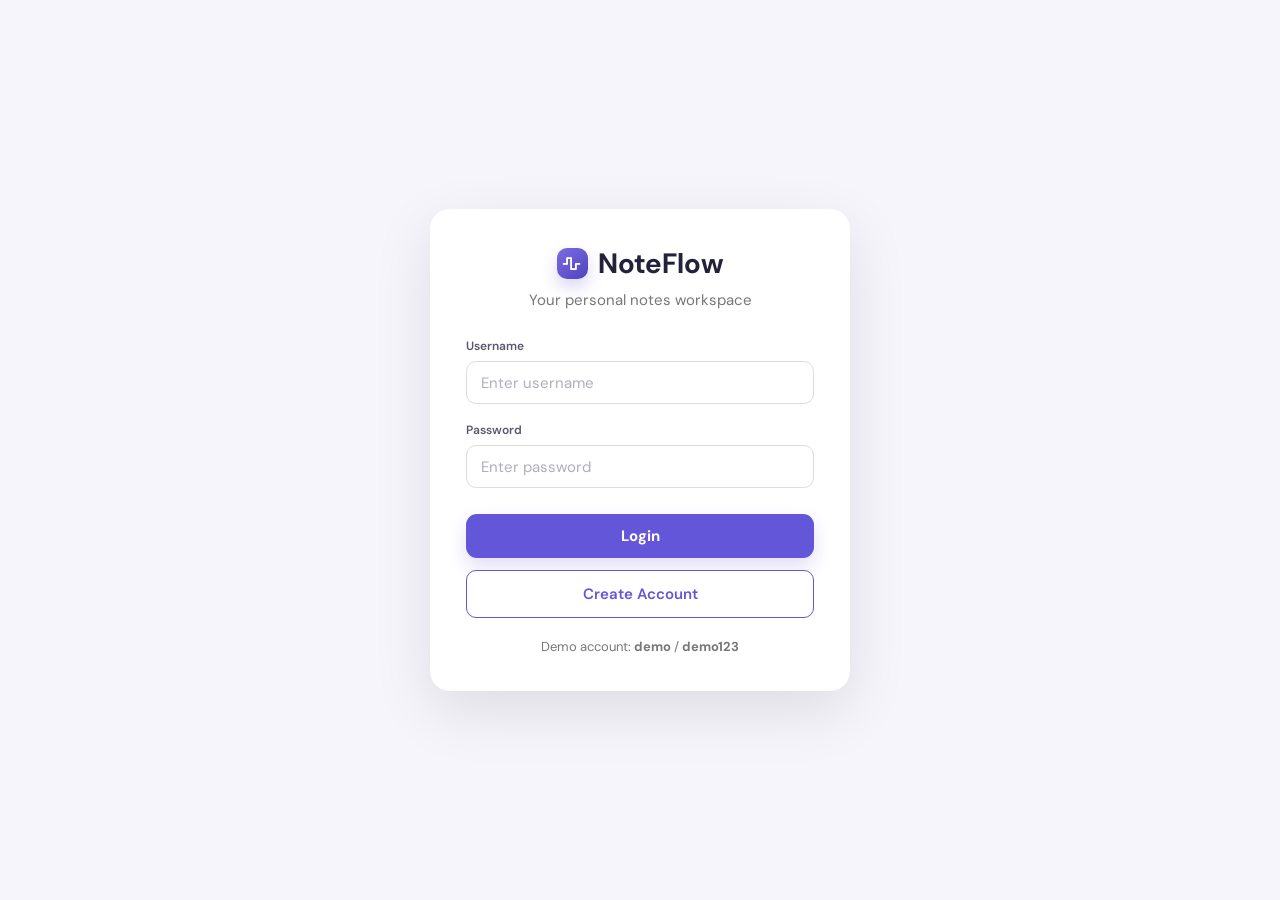
==== frontend/index.html @ 120e2da4 "Initial NoteFlow project" ====
<!DOCTYPE html>
<html lang="en">
<head>
  <meta charset="UTF-8">
  <meta name="viewport" content="width=device-width, initial-scale=1.0">
  <meta name="description" content="NoteFlow is a professional notes management application.">
  <meta name="theme-color" content="#6456d8">
  <meta name="apple-mobile-web-app-capable" content="yes">
  <meta name="apple-mobile-web-app-status-bar-style" content="default">
  <meta name="apple-mobile-web-app-title" content="NoteFlow">
  <title>NoteFlow — Professional notes</title>
  <link rel="manifest" href="manifest.webmanifest">
  <link rel="icon" href="icons/noteflow.svg" type="image/svg+xml">
  <link rel="apple-touch-icon" href="icons/noteflow.svg">
  <link rel="preconnect" href="https://fonts.googleapis.com">
  <link rel="preconnect" href="https://fonts.gstatic.com" crossorigin>
  <link href="https://fonts.googleapis.com/css2?family=DM+Sans:wght@400;500;600;700&family=Plus+Jakarta+Sans:wght@500;600;700;800&display=swap" rel="stylesheet">
  <link rel="stylesheet" href="https://cdnjs.cloudflare.com/ajax/libs/font-awesome/6.7.2/css/all.min.css" referrerpolicy="no-referrer">
  <link rel="stylesheet" href="css/style.css">
</head>
<body>
    <div id="auth-screen" class="auth-screen">
    <div class="auth-card">
      <div class="auth-logo">
        <span class="brand-mark"><i class="fa-solid fa-wave-square"></i></span>
        <h1>NoteFlow</h1>
      </div>

      <p class="auth-subtitle">Your personal notes workspace</p>

      <form id="login-form">
        <div class="form-group">
          <label for="login-username">Username</label>
          <input
            id="login-username"
            type="text"
            placeholder="Enter username"
            required
          >
        </div>

        <div class="form-group">
          <label for="login-password">Password</label>
          <input
            id="login-password"
            type="password"
            placeholder="Enter password"
            required
          >
        </div>

        <p id="login-error" class="field-error"></p>

        <button type="submit" class="new-note-button auth-button">
          Login
        </button>

        <button type="button" id="show-register-button" class="auth-secondary-button">
        Create Account
        </button>
        
      </form>

      <p class="auth-demo">
        Demo account: <strong>demo</strong> / <strong>demo123</strong>
      </p>
      
    </div>
  </div>
    <div id="register-screen" class="auth-screen" hidden>
    <div class="auth-card">
      <div class="auth-logo">
        <span class="brand-mark">
          <i class="fa-solid fa-wave-square"></i>
        </span>
        <h1>NoteFlow</h1>
      </div>

      <p class="auth-subtitle">Create your NoteFlow account</p>

      <form id="register-form">
        <div class="form-group">
          <label for="register-username">Username</label>
          <input
            id="register-username"
            type="text"
            placeholder="Choose a username"
            required
          >
        </div>

        <div class="form-group">
          <label for="register-password">Password</label>
          <input
            id="register-password"
            type="password"
            placeholder="Choose a password"
            required
          >
        </div>

        <p id="register-error" class="field-error"></p>

        <button type="submit" class="new-note-button auth-button">
          Create Account
        </button>

        <button
          type="button"
          id="back-to-login-button"
          class="auth-secondary-button"
        >
          Back to Login
        </button>
      </form>
    </div>
  </div>
  <div class="app-shell">
    <aside class="sidebar" id="sidebar" aria-label="Note filters">
      <div class="brand-row">
        <a class="brand" href="#" aria-label="NoteFlow home"><span class="brand-mark"><i class="fa-solid fa-wave-square"></i></span><span>NoteFlow</span></a>
        <button class="icon-button close-nav" id="close-nav" aria-label="Close navigation"><i class="fa-solid fa-xmark"></i></button>
      </div>
      <p class="tagline">Organize your thoughts.<br>Stay productive.</p>

      <nav class="nav-list">
        <p class="nav-heading">Workspace</p>
        <button class="nav-item is-active" data-filter="all"><i class="fa-regular fa-note-sticky"></i><span>All Notes</span><span class="filter-count" id="all-count">0</span></button>
        <button class="nav-item" data-filter="pinned"><i class="fa-solid fa-thumbtack"></i><span>Pinned</span><span class="filter-count" id="pinned-count">0</span></button>
        <p class="nav-heading collection-heading">Collections</p>
        <button class="nav-item" data-filter="College"><i class="fa-solid fa-graduation-cap"></i><span>College</span></button>
        <button class="nav-item" data-filter="Personal"><i class="fa-regular fa-user"></i><span>Personal</span></button>
        <button class="nav-item" data-filter="Projects"><i class="fa-solid fa-layer-group"></i><span>Projects</span></button>
        <button class="nav-item" data-filter="Ideas"><i class="fa-regular fa-lightbulb"></i><span>Ideas</span></button>
        <button class="nav-item" data-filter="checklist"><i class="fa-solid fa-list-check"></i><span>Checklist</span></button>
      </nav>

      <div class="sidebar-bottom">
        <button class="nav-item" id="theme-toggle">
  <i class="fa-solid fa-moon"></i>
  <span>Dark Mode</span>
</button>
        <button class="nav-item" id="logout-button">
  <i class="fa-solid fa-right-from-bracket"></i>
  <span>Logout</span>
</button>
        <div class="profile-card"><span class="avatar">NF</span><span><strong>Your workspace</strong><small>Notes, in flow</small></span></div>
      </div>
    </aside>
    <div class="nav-overlay" id="nav-overlay"></div>

    <main class="content">
      <header class="topbar">
        <button class="icon-button mobile-menu" id="open-nav" aria-label="Open navigation"><i class="fa-solid fa-bars"></i></button>
        <div class="greeting"><p id="greeting-time">Good day <span aria-hidden="true">👋</span></p><h1 id="page-title">Your notes</h1><span>Capture your ideas and stay organized.</span></div>
        <div class="topbar-actions">
          <button class="secondary-button install-button" id="install-button" type="button" hidden><i class="fa-solid fa-download"></i><span>Install app</span></button>
          <button class="new-note-button" id="new-note-button"><i class="fa-solid fa-plus"></i><span>New note</span></button>
        </div>
      </header>

      <section class="toolbar" aria-label="Search and view controls">
        <div class="search-box"><i class="fa-solid fa-magnifying-glass"></i><input id="search-input" type="search" placeholder="Search notes by title or content..." autocomplete="off" aria-label="Search notes"><button id="clear-search" class="clear-search" aria-label="Clear search" hidden><i class="fa-solid fa-xmark"></i></button></div>
        <div class="view-label" id="result-summary">All notes</div>
      </section>

      <section class="stat-grid" aria-label="Note statistics">
        <article class="stat-card"><span class="stat-icon lavender"><i class="fa-regular fa-note-sticky"></i></span><div><span class="stat-label">Total notes</span><strong id="stat-total">0</strong></div></article>
        <article class="stat-card"><span class="stat-icon peach"><i class="fa-solid fa-thumbtack"></i></span><div><span class="stat-label">Pinned notes</span><strong id="stat-pinned">0</strong></div></article>
        <article class="stat-card"><span class="stat-icon mint"><i class="fa-solid fa-list-check"></i></span><div><span class="stat-label">Checklist notes</span><strong id="stat-checklist">0</strong></div></article>
      </section>

      <section class="notes-section">
        <div class="section-heading"><div><h2 id="notes-heading">All notes</h2><p id="notes-subheading">Your most recently updated thoughts.</p></div><button class="text-button" id="refresh-button" aria-label="Refresh notes"><i class="fa-solid fa-rotate-right"></i> Refresh</button></div>
        <div id="loading-state" class="state-panel loading-state"><span class="spinner"></span><span>Loading your notes…</span></div>
        <div id="error-state" class="state-panel error-state" hidden><span class="state-illustration"><i class="fa-solid fa-plug-circle-xmark"></i></span><h3>Couldn’t reach NoteFlow</h3><p>Check your connection, then try again. If you are running locally, start the NoteFlow server first.</p><button class="secondary-button" id="retry-button">Try again</button></div>
        <div id="empty-state" class="state-panel empty-state" hidden><span class="state-illustration"><i class="fa-regular fa-note-sticky"></i></span><h3 id="empty-title">No notes yet</h3><p id="empty-copy">Start with an idea, a plan, or a checklist.</p><button class="new-note-button small" id="empty-create-button"><i class="fa-solid fa-plus"></i> Create your first note</button></div>
        <div id="notes-grid" class="notes-grid" aria-live="polite"></div>
      </section>
    </main>
  </div>

  <div class="modal-backdrop" id="note-modal" role="dialog" aria-modal="true" aria-labelledby="modal-title" hidden>
    <div class="modal note-modal-card">
      <div class="modal-header"><div><span class="eyebrow" id="modal-eyebrow">CREATE</span><h2 id="modal-title">New note</h2></div><button class="icon-button" data-close-modal aria-label="Close"><i class="fa-solid fa-xmark"></i></button></div>
      <form id="note-form" novalidate>
        <input type="hidden" id="note-id">
        <div class="form-group"><label for="note-title">Title <span class="required">*</span></label><input id="note-title" maxlength="200" type="text" placeholder="Give your note a clear title" required autofocus><span class="field-error" id="title-error"></span></div>
        <div class="form-row"><div class="form-group"><label for="note-category">Category <span class="required">*</span></label><select id="note-category" required><option value="">Choose a category</option><option>College</option><option>Personal</option><option>Projects</option><option>Ideas</option></select><span class="field-error" id="category-error"></span></div><div class="form-group"><label for="note-type">Note type</label><select id="note-type"><option value="TEXT">Text note</option><option value="CHECKLIST">Checklist</option></select></div></div>
        <div class="form-group" id="content-field"><label for="note-content">Content</label><textarea id="note-content" rows="6" placeholder="Write anything that helps you move forward…"></textarea></div>
        <div class="checklist-editor" id="checklist-editor" hidden><div class="checklist-label-row"><label>Checklist items <span class="required">*</span></label><button type="button" class="text-button add-checklist-button" id="add-checklist-item"><i class="fa-solid fa-plus"></i> Add item</button></div><div id="checklist-items" class="checklist-items"></div><span class="field-error" id="checklist-error"></span></div>
        <label class="pin-toggle"><input id="note-pinned" type="checkbox"><span class="toggle-track"></span><span><strong>Pin this note</strong><small>Keep it at the top of your workspace.</small></span></label>
        <div class="modal-footer"><button type="button" class="secondary-button" data-close-modal>Cancel</button><button type="submit" class="new-note-button" id="save-note-button"><i class="fa-solid fa-check"></i><span>Save note</span></button></div>
      </form>
    </div>
  </div>

  <div class="modal-backdrop" id="view-modal" role="dialog" aria-modal="true" aria-labelledby="view-title" hidden>
    <article class="modal view-modal-card"><div class="modal-header"><div><span class="eyebrow" id="view-category">PERSONAL</span><h2 id="view-title">Note</h2></div><div class="modal-header-actions"><button class="icon-button" id="view-edit-button" aria-label="Edit note"><i class="fa-solid fa-pen"></i></button><button class="icon-button" data-close-modal aria-label="Close"><i class="fa-solid fa-xmark"></i></button></div></div><div id="view-body" class="view-body"></div><div class="view-meta" id="view-meta"></div></article>
  </div>

  <div class="modal-backdrop confirm-backdrop" id="delete-modal" role="alertdialog" aria-modal="true" aria-labelledby="delete-title" hidden>
    <div class="modal confirm-card"><span class="danger-icon"><i class="fa-regular fa-trash-can"></i></span><h2 id="delete-title">Delete this note?</h2><p>This action cannot be undone. The note will be permanently removed from your workspace.</p><div class="modal-footer centered"><button class="secondary-button" data-close-modal>Cancel</button><button class="danger-button" id="confirm-delete-button"><i class="fa-regular fa-trash-can"></i> Delete note</button></div></div>
  </div>

  <div class="toast-region" id="toast-region" aria-live="polite" aria-atomic="true"></div>
  <script src="js/app.js"></script>
</body>
</html>
---- frontend/css/style.css ----
:root {
  --ink: #23223a;
  --muted: #77758d;
  --canvas: #f8f8fc;
  --surface: #ffffff;
  --line: #ececf3;
  --primary: #6456d8;
  --primary-dark: #5043be;
  --primary-pale: #eeecff;
  --danger: #df5269;
  --danger-pale: #fff0f3;
  --shadow: 0 18px 45px rgba(37, 33, 75, .08);
  --radius: 18px;
}

* { box-sizing: border-box; }
html { min-height: 100%; background: var(--canvas); }
body { margin: 0; min-height: 100vh; color: var(--ink); background: var(--canvas); font-family: "DM Sans", sans-serif; font-size: 15px; }
button, input, textarea, select { font: inherit; }
button { cursor: pointer; }
button:focus-visible, input:focus-visible, textarea:focus-visible, select:focus-visible { outline: 3px solid rgba(100, 86, 216, .22); outline-offset: 2px; }
button:disabled { cursor: not-allowed; opacity: .65; }
[hidden] { display: none !important; }

.app-shell { min-height: 100vh; display: flex; }
.sidebar { width: 254px; min-height: 100vh; flex: 0 0 254px; padding: 30px 16px 18px; display: flex; flex-direction: column; background: #fff; border-right: 1px solid var(--line); position: sticky; top: 0; height: 100vh; z-index: 20; }
.brand-row { display: flex; align-items: center; justify-content: space-between; padding: 0 8px; }
.brand { display: inline-flex; align-items: center; gap: 10px; color: #292742; text-decoration: none; font: 800 21px "Plus Jakarta Sans", sans-serif; letter-spacing: -.7px; }
.brand-mark { width: 31px; height: 31px; display: grid; place-items: center; color: #fff; background: linear-gradient(140deg, #7a6ce4, #5143bd); border-radius: 10px; box-shadow: 0 8px 16px rgba(100, 86, 216, .24); font-size: 14px; }
.tagline { color: #9492a4; font-size: 12px; line-height: 1.55; margin: 18px 8px 34px; }
.nav-list { display: flex; flex-direction: column; gap: 3px; }
.nav-heading { margin: 0 10px 9px; color: #aaa8b8; font-size: 10px; font-weight: 700; letter-spacing: 1.25px; text-transform: uppercase; }
.collection-heading { margin-top: 24px; }
.nav-item { width: 100%; min-height: 42px; display: flex; align-items: center; gap: 12px; padding: 0 11px; border: 0; border-radius: 10px; color: #717084; background: transparent; text-align: left; transition: color .2s ease, background .2s ease, transform .2s ease; }
.nav-item > i { width: 17px; color: #a5a2b6; text-align: center; font-size: 14px; transition: color .2s ease; }
.nav-item > span:nth-child(2) { flex: 1; }
.nav-item:hover { color: #4e4b66; background: #f7f6fc; }
.nav-item:hover > i { color: var(--primary); }
.nav-item.is-active { color: var(--primary); font-weight: 700; background: var(--primary-pale); }
.nav-item.is-active > i { color: var(--primary); }
.filter-count { min-width: 21px; padding: 2px 5px; color: #8b889d; border-radius: 6px; background: #f1f0f6; font-size: 11px; font-weight: 700; text-align: center; }
.is-active .filter-count { color: var(--primary); background: #ddd9ff; }
.sidebar-bottom { margin-top: auto; padding-top: 20px; }
.profile-card { display: flex; align-items: center; gap: 10px; margin: 18px 4px 2px; padding: 12px; border: 1px solid #f0eff6; border-radius: 13px; background: #fbfaff; }
.avatar { width: 30px; height: 30px; display: grid; flex: 0 0 auto; place-items: center; color: var(--primary); background: #e4e0ff; border-radius: 9px; font-size: 10px; font-weight: 800; }
.profile-card strong, .profile-card small { display: block; }
.profile-card strong { color: #5e5b73; font-size: 11px; }
.profile-card small { margin-top: 2px; color: #a09dae; font-size: 10px; }
.close-nav, .mobile-menu { display: none !important; }

.content { width: min(100%, 1550px); flex: 1; padding: 45px 52px 68px; margin: 0 auto; overflow: hidden; }
.topbar { display: flex; align-items: center; justify-content: space-between; gap: 22px; }.topbar-actions { display: flex; align-items: center; gap: 10px; }.install-button { display: inline-flex; align-items: center; gap: 7px; }
.greeting p { margin: 0 0 4px; color: var(--primary); font-size: 13px; font-weight: 700; }
.greeting h1 { margin: 0; color: #29273e; font: 800 28px/1.25 "Plus Jakarta Sans", sans-serif; letter-spacing: -1.15px; }
.greeting span { display: inline-block; margin-top: 7px; color: var(--muted); font-size: 13px; }
.new-note-button, .danger-button { border: 0; display: inline-flex; align-items: center; justify-content: center; gap: 9px; min-height: 44px; padding: 0 17px; color: #fff; background: var(--primary); border-radius: 11px; font-weight: 700; box-shadow: 0 8px 18px rgba(100, 86, 216, .2); transition: transform .2s ease, background .2s ease, box-shadow .2s ease; }
.new-note-button:hover { background: var(--primary-dark); box-shadow: 0 12px 23px rgba(80, 67, 190, .27); transform: translateY(-2px); }
.new-note-button.small { min-height: 40px; font-size: 13px; }
.new-note-button i { font-size: 12px; }
.toolbar { display: flex; align-items: center; gap: 20px; margin: 36px 0 25px; }
.search-box { height: 47px; width: min(590px, 100%); display: flex; align-items: center; gap: 12px; padding: 0 14px; background: var(--surface); border: 1px solid #e8e7ef; border-radius: 13px; box-shadow: 0 4px 12px rgba(44, 40, 78, .025); transition: border .2s, box-shadow .2s; }
.search-box:focus-within { border-color: #b8b0f4; box-shadow: 0 0 0 4px rgba(100, 86, 216, .08); }
.search-box > i { color: #aba9b7; font-size: 14px; }
.search-box input { width: 100%; min-width: 0; color: var(--ink); border: 0; outline: 0; background: transparent; }
.search-box input::placeholder { color: #aaa8b7; }
.clear-search { width: 25px; height: 25px; padding: 0; border: 0; border-radius: 7px; color: #858294; background: #f4f3f8; }
.clear-search:hover { color: var(--primary); background: var(--primary-pale); }
.view-label { margin-left: auto; color: #9290a1; font-size: 12px; white-space: nowrap; }

.stat-grid { display: grid; grid-template-columns: repeat(3, minmax(0, 1fr)); gap: 17px; }
.stat-card { min-height: 101px; display: flex; align-items: center; gap: 14px; padding: 19px; background: var(--surface); border: 1px solid #edecf2; border-radius: 15px; box-shadow: 0 5px 14px rgba(37, 33, 75, .025); }
.stat-icon { width: 43px; height: 43px; display: grid; flex: 0 0 auto; place-items: center; border-radius: 13px; font-size: 16px; }
.lavender { color: #6857d7; background: #eceaff; }.peach { color: #df7d51; background: #fff0e8; }.mint { color: #329d83; background: #e8fbf5; }
.stat-label { display: block; color: #9693a3; font-size: 12px; }
.stat-card strong { display: block; margin-top: 3px; color: #36344a; font: 700 24px "Plus Jakarta Sans", sans-serif; letter-spacing: -1px; }
.notes-section { margin-top: 43px; }
.section-heading { display: flex; align-items: center; justify-content: space-between; gap: 20px; margin-bottom: 19px; }
.section-heading h2 { margin: 0; color: #302e45; font: 800 18px "Plus Jakarta Sans", sans-serif; letter-spacing: -.55px; }
.section-heading p { margin: 5px 0 0; color: #9693a3; font-size: 12px; }
.text-button { display: inline-flex; align-items: center; gap: 6px; padding: 5px; color: var(--primary); border: 0; background: transparent; font-size: 12px; font-weight: 700; }
.text-button:hover { color: var(--primary-dark); }

.notes-grid { display: grid; grid-template-columns: repeat(auto-fill, minmax(250px, 1fr)); gap: 18px; }
.note-card { min-height: 235px; display: flex; flex-direction: column; padding: 20px; background: var(--surface); border: 1px solid #eeedf3; border-radius: var(--radius); box-shadow: 0 5px 15px rgba(37, 33, 75, .025); transition: transform .22s ease, box-shadow .22s ease, border-color .22s ease; animation: card-in .3s ease both; }
.note-card:hover { z-index: 1; border-color: rgba(100, 86, 216, .19); box-shadow: var(--shadow); transform: translateY(-5px); }
.card-top { display: flex; align-items: flex-start; justify-content: space-between; gap: 10px; }
.card-badges { display: flex; align-items: center; flex-wrap: wrap; gap: 7px; }
.category-badge, .type-badge { display: inline-flex; align-items: center; min-height: 23px; padding: 0 8px; border-radius: 7px; font-size: 10px; font-weight: 700; }
.category-badge { color: #5a4cc3; background: #f0eeff; }.category-College { color: #3779ad; background: #e9f5ff; }.category-Personal { color: #ad5d78; background: #fff0f5; }.category-Projects { color: #d17a42; background: #fff2e7; }.category-Ideas { color: #469179; background: #e8faf3; }
.type-badge { gap: 4px; color: #888597; background: #f5f4f8; }
.card-pin { width: 30px; height: 30px; display: grid; flex: 0 0 auto; place-items: center; padding: 0; color: #b5b2c1; border: 0; border-radius: 9px; background: transparent; transition: background .2s, color .2s, transform .2s; }
.card-pin:hover { color: #d38058; background: #fff2e9; transform: rotate(-9deg); }
.card-pin.is-pinned { color: #dd8055; background: #fff3ea; }
.note-card h3 { display: -webkit-box; overflow: hidden; margin: 16px 0 9px; color: #343248; font: 700 16px/1.42 "Plus Jakarta Sans", sans-serif; letter-spacing: -.35px; -webkit-box-orient: vertical; -webkit-line-clamp: 2; }
.content-preview { display: -webkit-box; overflow: hidden; min-height: 41px; margin: 0; color: #848191; font-size: 12.5px; line-height: 1.65; -webkit-box-orient: vertical; -webkit-line-clamp: 2; }
.checklist-preview { display: flex; flex-direction: column; gap: 5px; min-height: 41px; margin-top: 1px; }
.checklist-preview-item { overflow: hidden; display: flex; align-items: center; gap: 7px; color: #858291; font-size: 11.5px; white-space: nowrap; text-overflow: ellipsis; }
.checklist-preview-item i { color: #a9a5b6; font-size: 12px; }.checklist-preview-item.complete { color: #b3afbc; text-decoration: line-through; }.checklist-preview-item.complete i { color: #55aa92; }
.card-footer { display: flex; align-items: center; justify-content: space-between; gap: 8px; margin-top: auto; padding-top: 18px; border-top: 1px solid #f2f1f5; }
.date-label { color: #a29fad; font-size: 10.5px; }
.card-actions { display: flex; gap: 2px; }
.card-action { width: 26px; height: 26px; display: grid; place-items: center; padding: 0; color: #9d9aa9; border: 0; border-radius: 7px; background: transparent; font-size: 11px; transition: color .2s, background .2s; }
.card-action:hover { color: var(--primary); background: var(--primary-pale); }.card-action.delete:hover { color: var(--danger); background: var(--danger-pale); }

.state-panel { min-height: 285px; display: flex; flex-direction: column; align-items: center; justify-content: center; padding: 34px; color: #858291; text-align: center; background: rgba(255, 255, 255, .65); border: 1px dashed #dfdde8; border-radius: var(--radius); }
.state-panel h3 { margin: 14px 0 7px; color: #4c4961; font: 700 16px "Plus Jakarta Sans", sans-serif; }.state-panel p { max-width: 320px; margin: 0 0 17px; font-size: 12.5px; line-height: 1.65; }.state-panel code { color: var(--primary); font-size: .9em; }
.state-illustration { width: 54px; height: 54px; display: grid; place-items: center; color: var(--primary); background: var(--primary-pale); border-radius: 17px; font-size: 22px; }.error-state .state-illustration { color: var(--danger); background: var(--danger-pale); }
.loading-state { flex-direction: row; gap: 11px; min-height: 220px; color: #898697; font-size: 13px; }.spinner { width: 21px; height: 21px; border: 3px solid #e8e5fa; border-top-color: var(--primary); border-radius: 50%; animation: spin .85s linear infinite; }
.secondary-button { min-height: 39px; padding: 0 14px; color: #666378; border: 1px solid #e5e3ec; border-radius: 10px; background: #fff; font-size: 12px; font-weight: 700; transition: color .2s, border-color .2s, background .2s; }.secondary-button:hover { color: var(--primary); border-color: #cfc9f4; background: #faf9ff; }

.modal-backdrop { position: fixed; inset: 0; z-index: 100; display: flex; align-items: center; justify-content: center; padding: 20px; background: rgba(31, 28, 52, .42); backdrop-filter: blur(4px); animation: fade-in .18s ease; }
.modal { width: min(100%, 560px); max-height: calc(100vh - 40px); overflow: auto; padding: 26px; background: #fff; border: 1px solid rgba(255,255,255,.8); border-radius: 20px; box-shadow: 0 24px 70px rgba(20, 16, 49, .27); animation: modal-in .22s ease both; }
.note-modal-card { width: min(100%, 605px); }.view-modal-card { width: min(100%, 620px); }.modal-header { display: flex; align-items: flex-start; justify-content: space-between; gap: 20px; margin-bottom: 24px; }.modal-header h2 { margin: 3px 0 0; color: #312f46; font: 800 21px "Plus Jakarta Sans", sans-serif; letter-spacing: -.75px; }.modal-header-actions { display: flex; gap: 4px; }.eyebrow { color: var(--primary); font-size: 10px; font-weight: 800; letter-spacing: 1.25px; }.icon-button { width: 34px; height: 34px; display: grid; place-items: center; padding: 0; color: #888597; border: 0; border-radius: 10px; background: #f7f6fa; transition: color .2s, background .2s, transform .2s; }.icon-button:hover { color: var(--primary); background: var(--primary-pale); transform: translateY(-1px); }
.form-group { display: flex; flex-direction: column; margin-bottom: 17px; }.form-row { display: grid; grid-template-columns: 1fr 1fr; gap: 14px; }.form-group label, .checklist-label-row label { margin-bottom: 7px; color: #59576c; font-size: 12px; font-weight: 700; }.required { color: var(--danger); } .form-group input, .form-group textarea, .form-group select { width: 100%; color: #3f3d53; border: 1px solid #e4e2ea; border-radius: 10px; background: #fff; outline: none; transition: border .2s, box-shadow .2s; }.form-group input, .form-group select { height: 43px; padding: 0 12px; }.form-group textarea { min-height: 115px; padding: 12px; resize: vertical; line-height: 1.55; }.form-group input::placeholder, .form-group textarea::placeholder { color: #b1aebc; }.form-group select { cursor: pointer; }.form-group input:focus, .form-group textarea:focus, .form-group select:focus { border-color: #afa7eb; box-shadow: 0 0 0 3px rgba(100, 86, 216, .09); }.field-error { min-height: 0; margin-top: 5px; color: var(--danger); font-size: 11px; }
.checklist-editor { padding: 14px; margin: 0 0 17px; background: #fafaff; border: 1px solid #e9e7f8; border-radius: 12px; }.checklist-label-row { display: flex; align-items: center; justify-content: space-between; margin-bottom: 9px; }.checklist-label-row label { margin-bottom: 0; }.add-checklist-button { padding: 0; }.checklist-items { display: flex; flex-direction: column; gap: 8px; }.checklist-item-input { display: flex; align-items: center; gap: 8px; }.checklist-item-input input.checklist-text { height: 37px; flex: 1; min-width: 0; padding: 0 10px; color: #49465c; border: 1px solid #e7e5ee; border-radius: 8px; background: #fff; outline: 0; }.checklist-item-input input.checklist-text:focus { border-color: #afa7eb; }.editor-check { width: 21px; height: 21px; display: grid; flex: 0 0 auto; place-items: center; padding: 0; color: transparent; border: 1.5px solid #c4c0cf; border-radius: 7px; background: #fff; font-size: 10px; transition: background .2s, border-color .2s, color .2s; }.editor-check.is-checked { color: #fff; border-color: #5cae96; background: #5cae96; }.remove-item-button { width: 31px; height: 31px; padding: 0; color: #a6a2b1; border: 0; border-radius: 7px; background: transparent; }.remove-item-button:hover { color: var(--danger); background: var(--danger-pale); }
.pin-toggle { display: flex; align-items: center; gap: 10px; padding: 12px 13px; margin-top: 3px; border: 1px solid #e9e7f1; border-radius: 11px; cursor: pointer; }.pin-toggle input { position: absolute; opacity: 0; pointer-events: none; }.toggle-track { position: relative; width: 32px; height: 19px; flex: 0 0 auto; border-radius: 12px; background: #d8d6e0; transition: background .2s; }.toggle-track::after { position: absolute; top: 3px; left: 3px; width: 13px; height: 13px; content: ""; border-radius: 50%; background: #fff; box-shadow: 0 1px 3px rgba(0,0,0,.18); transition: transform .2s; }.pin-toggle input:checked + .toggle-track { background: var(--primary); }.pin-toggle input:checked + .toggle-track::after { transform: translateX(13px); }.pin-toggle strong, .pin-toggle small { display: block; }.pin-toggle strong { color: #615e71; font-size: 12px; }.pin-toggle small { margin-top: 2px; color: #9d9aa9; font-size: 10.5px; }.modal-footer { display: flex; align-items: center; justify-content: flex-end; gap: 10px; margin-top: 23px; }.modal-footer.centered { justify-content: center; }.modal-footer .new-note-button { min-height: 40px; }

.view-body { color: #5e5b6f; font-size: 14px; line-height: 1.75; white-space: pre-wrap; }.view-body.empty-content { color: #aaa7b5; font-style: italic; }.view-checklist { display: flex; flex-direction: column; gap: 10px; }.view-check-item { width: 100%; display: flex; align-items: center; gap: 11px; padding: 11px; color: #585569; border: 1px solid #eeeaf7; border-radius: 10px; background: #fbfaff; text-align: left; transition: background .2s, border .2s; }.view-check-item:hover { border-color: #d8d3f6; background: #f7f5ff; }.view-check-item .check-mark { width: 19px; height: 19px; display: grid; flex: 0 0 auto; place-items: center; color: #fff; border: 1.5px solid #c7c3d4; border-radius: 6px; font-size: 10px; }.view-check-item.is-checked { color: #a5a2ad; text-decoration: line-through; }.view-check-item.is-checked .check-mark { border-color: #5cae96; background: #5cae96; }.view-meta { display: flex; flex-wrap: wrap; gap: 7px 17px; padding-top: 17px; margin-top: 23px; color: #9b98a7; border-top: 1px solid #efedf3; font-size: 10.5px; }.view-meta i { margin-right: 4px; color: #aaa6b8; }.pinned-meta { color: #d78258; }
.confirm-card { width: min(100%, 410px); padding: 30px; text-align: center; }.confirm-card h2 { margin: 15px 0 8px; color: #3a374c; font: 800 20px "Plus Jakarta Sans", sans-serif; letter-spacing: -.65px; }.confirm-card p { max-width: 300px; margin: 0 auto; color: #868392; font-size: 12.5px; line-height: 1.65; }.danger-icon { width: 49px; height: 49px; display: grid; place-items: center; margin: 0 auto; color: var(--danger); border-radius: 15px; background: var(--danger-pale); font-size: 19px; }.danger-button { min-height: 39px; background: var(--danger); box-shadow: 0 8px 17px rgba(223, 82, 105, .17); font-size: 12px; }.danger-button:hover { background: #c94359; transform: translateY(-1px); }
.toast-region { position: fixed; right: 24px; bottom: 24px; z-index: 200; display: flex; flex-direction: column; gap: 9px; max-width: min(390px, calc(100vw - 32px)); }.toast { display: flex; align-items: center; gap: 10px; padding: 13px 14px; color: #565267; background: #fff; border: 1px solid #eceaf2; border-radius: 12px; box-shadow: 0 14px 35px rgba(31, 28, 52, .15); font-size: 12.5px; font-weight: 600; animation: toast-in .25s ease; }.toast > i { color: #45a188; font-size: 15px; }.toast.error > i { color: var(--danger); }.toast.out { animation: toast-out .22s ease forwards; }

@keyframes spin { to { transform: rotate(360deg); } }
@keyframes card-in { from { opacity: 0; transform: translateY(8px); } to { opacity: 1; transform: translateY(0); } }
@keyframes fade-in { from { opacity: 0; } to { opacity: 1; } }
@keyframes modal-in { from { opacity: 0; transform: translateY(12px) scale(.98); } to { opacity: 1; transform: translateY(0) scale(1); } }
@keyframes toast-in { from { opacity: 0; transform: translateY(8px); } to { opacity: 1; transform: translateY(0); } }
@keyframes toast-out { to { opacity: 0; transform: translateY(8px); } }

@media (max-width: 980px) { .content { padding: 37px 30px 55px; }.sidebar { width: 228px; flex-basis: 228px; }.notes-grid { grid-template-columns: repeat(2, minmax(0, 1fr)); } }
@media (max-width: 720px) { .sidebar { position: fixed; left: 0; width: 270px; height: 100dvh; transform: translateX(-101%); transition: transform .25s ease; box-shadow: 14px 0 33px rgba(35, 31, 67, .13); }.sidebar.open { transform: translateX(0); }.nav-overlay { position: fixed; inset: 0; z-index: 19; background: rgba(30, 27, 49, .32); opacity: 0; pointer-events: none; transition: opacity .25s; }.nav-overlay.visible { opacity: 1; pointer-events: auto; }.close-nav, .mobile-menu { display: grid !important; }.content { padding: 23px 18px 45px; }.topbar { align-items: flex-start; }.mobile-menu { flex: 0 0 auto; margin-top: 5px; }.greeting { flex: 1; }.greeting h1 { font-size: 23px; }.greeting span { max-width: 230px; }.new-note-button { min-height: 40px; padding: 0 12px; border-radius: 10px; font-size: 12px; }.toolbar { display: block; margin: 27px 0 20px; }.search-box { width: 100%; }.view-label { display: block; margin: 9px 2px 0; }.stat-grid { gap: 10px; }.stat-card { min-height: 86px; padding: 12px; gap: 9px; }.stat-icon { width: 35px; height: 35px; border-radius: 10px; font-size: 13px; }.stat-label { font-size: 10px; }.stat-card strong { font-size: 20px; }.notes-section { margin-top: 32px; }.section-heading { margin-bottom: 16px; }.section-heading p { display: none; }.notes-grid { grid-template-columns: 1fr; gap: 13px; }.note-card { min-height: 210px; }.modal-backdrop { align-items: flex-end; padding: 0; }.modal { max-height: min(92dvh, 800px); width: 100%; padding: 21px; border-radius: 20px 20px 0 0; }.confirm-backdrop { align-items: center; padding: 18px; }.confirm-backdrop .modal { width: 100%; border-radius: 19px; }.toast-region { right: 12px; bottom: 12px; } }
@media (max-width: 430px) { .content { padding: 18px 14px 35px; }.topbar { gap: 9px; }.greeting p { font-size: 11px; }.greeting h1 { font-size: 21px; }.greeting span { margin-top: 4px; font-size: 11px; }.new-note-button > span { display: none; }.new-note-button { width: 40px; padding: 0; }.new-note-button.small { width: auto; padding: 0 12px; }.new-note-button.small > i { display: inline; }.new-note-button.small { font-size: 12px; }.new-note-button.small > i + * { display: inline; }.stat-grid { gap: 7px; }.stat-card { padding: 9px; }.stat-icon { display: none; }.stat-card strong { font-size: 18px; }.section-heading h2 { font-size: 16px; }.form-row { grid-template-columns: 1fr; gap: 0; }.modal-footer { gap: 7px; }.modal-footer .new-note-button { width: auto; padding: 0 13px; }.modal-footer .new-note-button > span { display: inline; } }

/* =========================
   AUTH / LOGIN SCREEN
   ========================= */

.auth-screen {
  position: fixed;
  inset: 0;
  z-index: 9999;
  display: flex;
  align-items: center;
  justify-content: center;
  padding: 24px;
  background: #f6f5fb;
}

.auth-card {
  width: 100%;
  max-width: 420px;
  padding: 36px;
  background: #ffffff;
  border-radius: 20px;
  box-shadow: 0 20px 60px rgba(0, 0, 0, 0.10);
}

.auth-logo {
  display: flex;
  align-items: center;
  justify-content: center;
  gap: 10px;
  margin-bottom: 8px;
}

.auth-logo h1 {
  margin: 0;
  font-size: 28px;
}

.auth-subtitle {
  margin: 0 0 28px;
  text-align: center;
  color: #777;
}

.auth-card .form-group {
  margin-bottom: 18px;
}

.auth-card label {
  display: block;
  margin-bottom: 7px;
  font-weight: 600;
}

.auth-card input {
  width: 100%;
  box-sizing: border-box;
  padding: 13px 14px;
  border: 1px solid #ddd;
  border-radius: 10px;
  font: inherit;
  outline: none;
}

.auth-card input:focus {
  border-color: #6456d8;
}

.auth-button {
  width: 100%;
  justify-content: center;
  margin-top: 8px;
}

.auth-demo {
  margin: 20px 0 0;
  text-align: center;
  font-size: 13px;
  color: #777;
}
.auth-secondary-button {
  width: 100%;
  min-height: 42px;
  margin-top: 10px;
  border: 1px solid #e4e2ea;
  border-radius: 10px;
  background: #ffffff;
  color: #6456d8;
  font-weight: 700;
}

.auth-secondary-button:hover {
  background: #f5f3ff;
  border-color: #cfc9f4;
}
.auth-secondary-button {
  width: 100%;
  margin-top: 12px;
  padding: 13px 16px;
  border: 1px solid #ddd;
  border-radius: 10px;
  background: #fff;
  color: #333;
  font: inherit;
  font-weight: 600;
  cursor: pointer;
}

.auth-secondary-button:hover {
  background: #f5f5f5;
}
.auth-secondary-button {
  width: 100%;
  margin-top: 12px;
  padding: 13px 18px;
  border: 1px solid #6456d8;
  border-radius: 10px;
  background: #ffffff;
  color: #6456d8;
  font: inherit;
  font-weight: 600;
  cursor: pointer;
  transition: 0.2s ease;
}

.auth-secondary-button:hover {
  background: #f1efff;
}

/* Dark Theme */
body.dark-theme {
  background: #121212;
  color: #f5f5f5;
}

body.dark-theme .sidebar {
  background: #181818;
  border-color: #2a2a2a;
}

body.dark-theme .main-content {
  background: #121212;
}

body.dark-theme .note-card,
body.dark-theme .notes-container,
body.dark-theme .modal-content {
  background: #1e1e1e;
  color: #f5f5f5;
  border-color: #2d2d2d;
}

body.dark-theme input,
body.dark-theme textarea {
  background: #252525;
  color: #ffffff;
  border-color: #3a3a3a;
}

body.dark-theme input::placeholder,
body.dark-theme textarea::placeholder {
  color: #999999;
}

body.dark-theme .nav-item {
  color: #cccccc;
}

body.dark-theme .nav-item:hover {
  background: #2a2a2a;
}

body.dark-theme .profile-card {
  background: #202020;
  border-color: #2d2d2d;
}
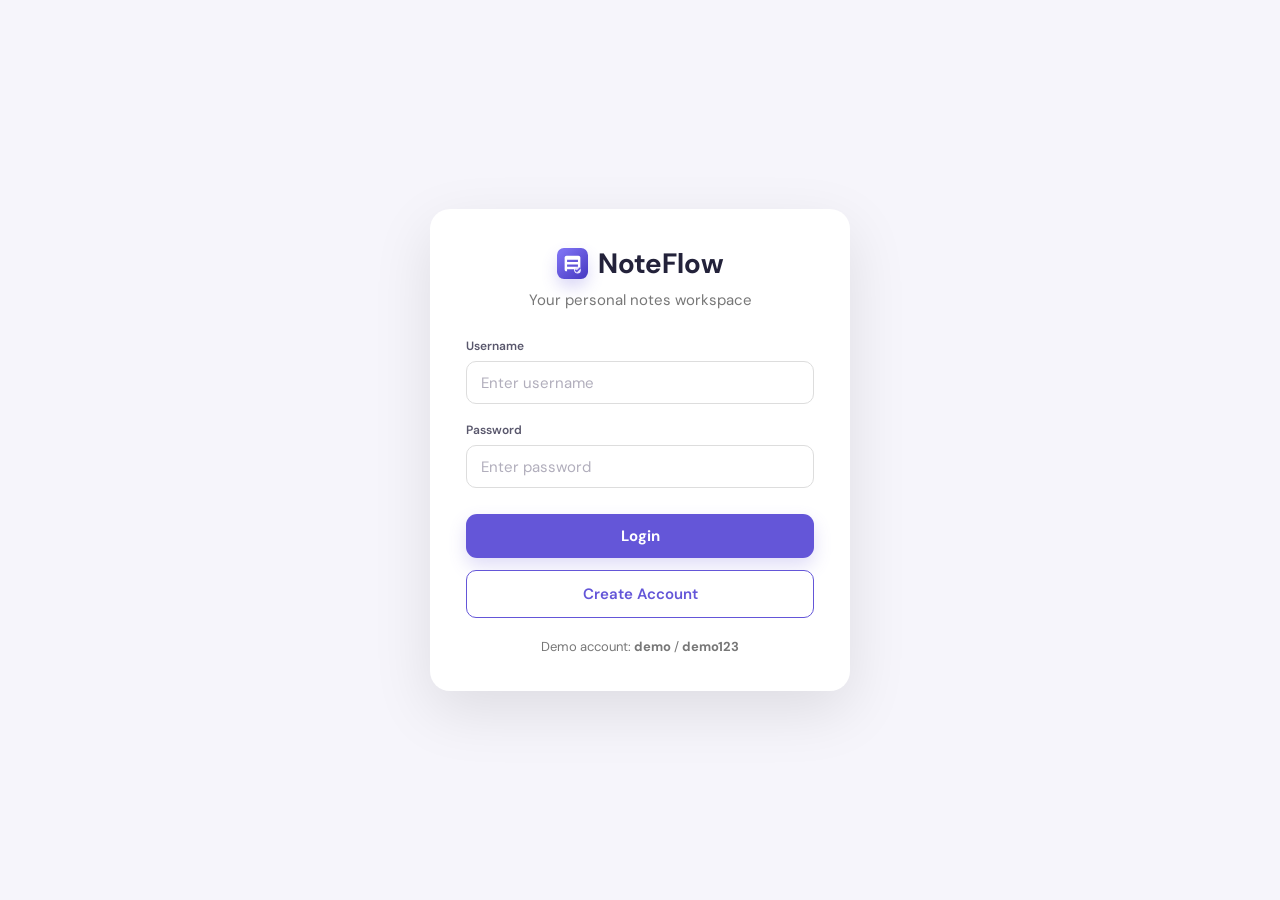
==== commit d4d0b3c9: "Replace NoteFlow logo" ====
--- a/frontend/index.html
+++ b/frontend/index.html
@@ -4,10 +4,12 @@
   <meta charset="UTF-8">
   <meta name="viewport" content="width=device-width, initial-scale=1.0">
   <meta name="description" content="NoteFlow is a professional notes management application.">
+  <meta name="google-site-verification" content="yfmxz3eMUQ2olrNe6lGSz59QcXxXGlWwgv5nj0WOFXo" />
   <meta name="theme-color" content="#6456d8">
   <meta name="apple-mobile-web-app-capable" content="yes">
   <meta name="apple-mobile-web-app-status-bar-style" content="default">
   <meta name="apple-mobile-web-app-title" content="NoteFlow">
+  <link rel="manifest" href="/manifest.json">
   <title>NoteFlow — Professional notes</title>
   <link rel="manifest" href="manifest.webmanifest">
   <link rel="icon" href="icons/noteflow.svg" type="image/svg+xml">
@@ -22,7 +24,9 @@
     <div id="auth-screen" class="auth-screen">
     <div class="auth-card">
       <div class="auth-logo">
-        <span class="brand-mark"><i class="fa-solid fa-wave-square"></i></span>
+        <span class="brand-mark">
+  <img src="icons/noteflow.svg" alt="NoteFlow">
+</span>
         <h1>NoteFlow</h1>
       </div>
 
@@ -71,7 +75,7 @@
     <div class="auth-card">
       <div class="auth-logo">
         <span class="brand-mark">
-          <i class="fa-solid fa-wave-square"></i>
+          <img src="icons/noteflow.svg" alt="NoteFlow">
         </span>
         <h1>NoteFlow</h1>
       </div>
@@ -118,7 +122,7 @@
   <div class="app-shell">
     <aside class="sidebar" id="sidebar" aria-label="Note filters">
       <div class="brand-row">
-        <a class="brand" href="#" aria-label="NoteFlow home"><span class="brand-mark"><i class="fa-solid fa-wave-square"></i></span><span>NoteFlow</span></a>
+        <a class="brand" href="#" aria-label="NoteFlow home"><span class="brand-mark"><img src="icons/noteflow.svg" alt="NoteFlow"></span><span>NoteFlow</span></a>
         <button class="icon-button close-nav" id="close-nav" aria-label="Close navigation"><i class="fa-solid fa-xmark"></i></button>
       </div>
       <p class="tagline">Organize your thoughts.<br>Stay productive.</p>
@@ -205,5 +209,12 @@
 
   <div class="toast-region" id="toast-region" aria-live="polite" aria-atomic="true"></div>
   <script src="js/app.js"></script>
+  <script>
+  if ("serviceWorker" in navigator) {
+    window.addEventListener("load", () => {
+      navigator.serviceWorker.register("/sw.js");
+    });
+  }
+</script>
 </body>
 </html>
--- a/frontend/css/style.css
+++ b/frontend/css/style.css
@@ -27,6 +27,12 @@
 .brand-row { display: flex; align-items: center; justify-content: space-between; padding: 0 8px; }
 .brand { display: inline-flex; align-items: center; gap: 10px; color: #292742; text-decoration: none; font: 800 21px "Plus Jakarta Sans", sans-serif; letter-spacing: -.7px; }
 .brand-mark { width: 31px; height: 31px; display: grid; place-items: center; color: #fff; background: linear-gradient(140deg, #7a6ce4, #5143bd); border-radius: 10px; box-shadow: 0 8px 16px rgba(100, 86, 216, .24); font-size: 14px; }
+.brand-mark img {
+  width: 100%;
+  height: 100%;
+  object-fit: contain;
+  display: block;
+}
 .tagline { color: #9492a4; font-size: 12px; line-height: 1.55; margin: 18px 8px 34px; }
 .nav-list { display: flex; flex-direction: column; gap: 3px; }
 .nav-heading { margin: 0 10px 9px; color: #aaa8b8; font-size: 10px; font-weight: 700; letter-spacing: 1.25px; text-transform: uppercase; }
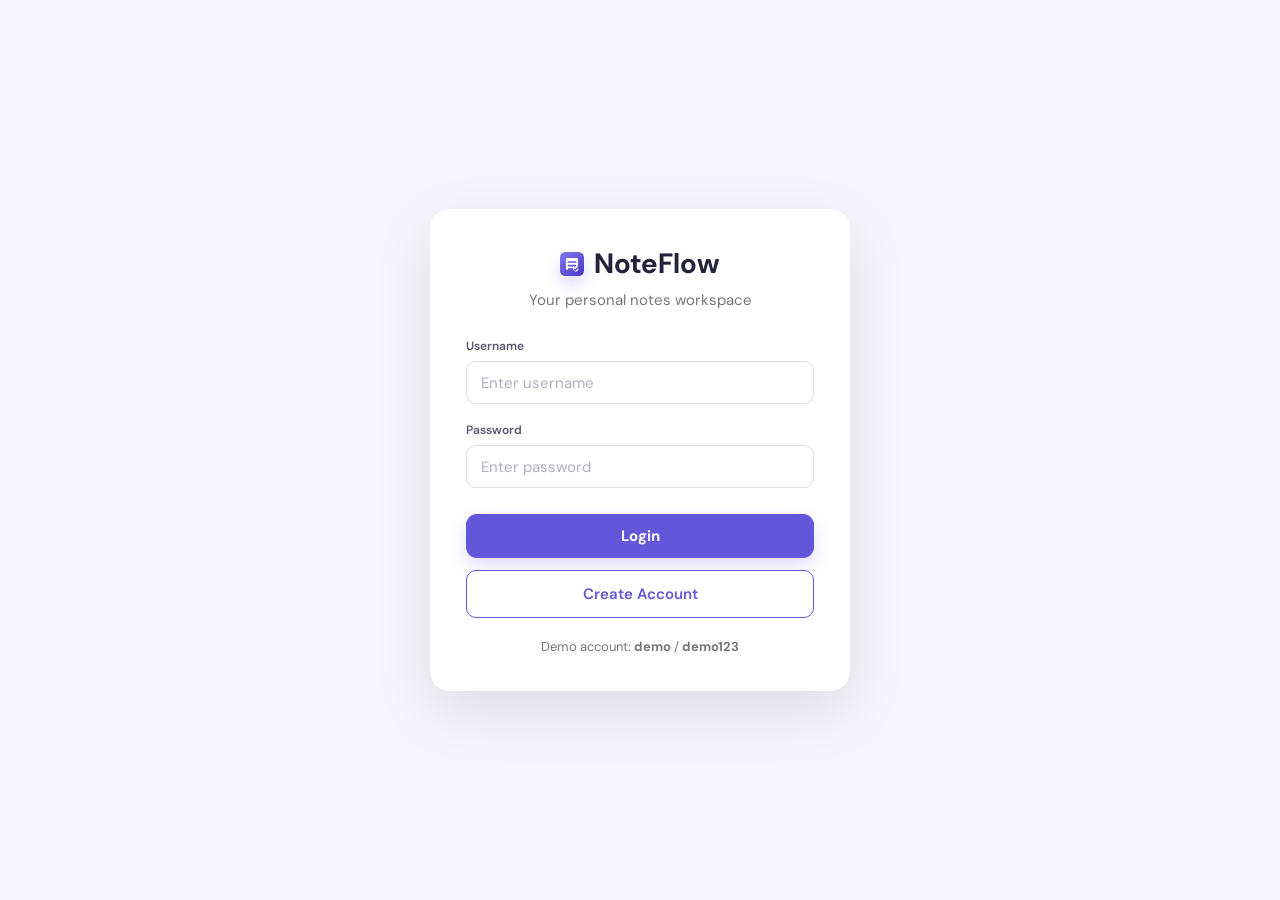
==== commit 9c2541a9: "Set NoteFlow logo size" ====
--- a/frontend/index.html
+++ b/frontend/index.html
@@ -25,8 +25,8 @@
     <div class="auth-card">
       <div class="auth-logo">
         <span class="brand-mark">
-  <img src="icons/noteflow.svg" alt="NoteFlow">
-</span>
+  <img src="icons/noteflow.svg" alt="NoteFlow" width="24" height="24">
+        </span>
         <h1>NoteFlow</h1>
       </div>
 
@@ -122,7 +122,7 @@
   <div class="app-shell">
     <aside class="sidebar" id="sidebar" aria-label="Note filters">
       <div class="brand-row">
-        <a class="brand" href="#" aria-label="NoteFlow home"><span class="brand-mark"><img src="icons/noteflow.svg" alt="NoteFlow"></span><span>NoteFlow</span></a>
+        <a class="brand" href="#" aria-label="NoteFlow home"><span class="brand-mark"><img src="icons/noteflow.svg" alt="NoteFlow" width="24" height="24"></span><span>NoteFlow</span></a>
         <button class="icon-button close-nav" id="close-nav" aria-label="Close navigation"><i class="fa-solid fa-xmark"></i></button>
       </div>
       <p class="tagline">Organize your thoughts.<br>Stay productive.</p>
--- a/frontend/css/style.css
+++ b/frontend/css/style.css
@@ -168,6 +168,22 @@
   margin-bottom: 8px;
 }
 
+.auth-logo .brand-mark {
+  width: 24px;
+  height: 24px;
+  flex: 0 0 24px;
+  display: flex;
+  align-items: center;
+  justify-content: center;
+}
+
+.auth-logo .brand-mark img {
+  width: 100%;
+  height: 100%;
+  object-fit: contain;
+  display: block;
+}
+
 .auth-logo h1 {
   margin: 0;
   font-size: 28px;
@@ -310,4 +326,10 @@
 body.dark-theme .profile-card {
   background: #202020;
   border-color: #2d2d2d;
+}
+.brand-mark img {
+    width: 100%;
+    height: 100%;
+    object-fit: contain;
+    display: block;
 }
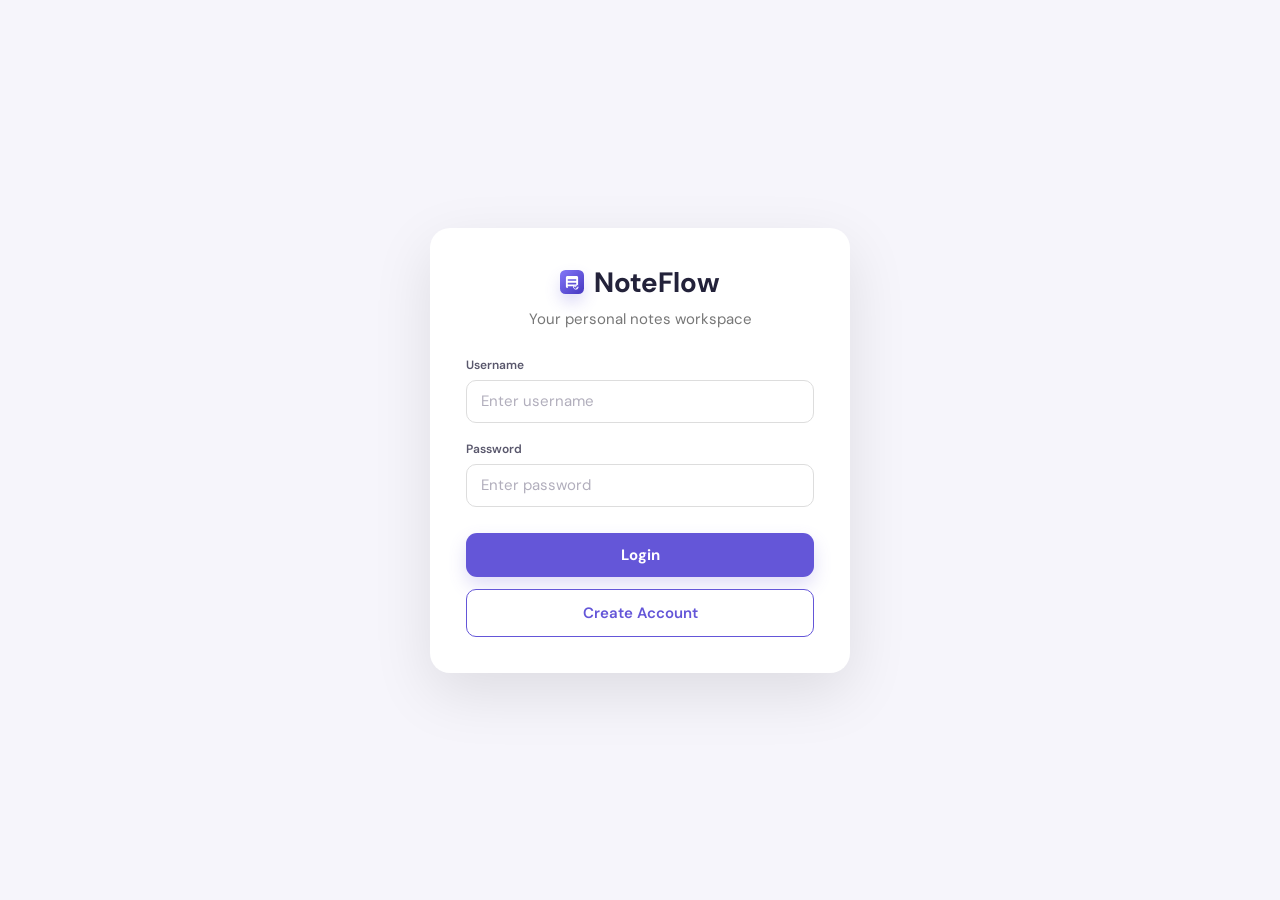
==== commit 143389ff: "Add smart reminders and remove demo account" ====
--- a/frontend/index.html
+++ b/frontend/index.html
@@ -10,7 +10,7 @@
   <meta name="apple-mobile-web-app-status-bar-style" content="default">
   <meta name="apple-mobile-web-app-title" content="NoteFlow">
   <link rel="manifest" href="/manifest.json">
-  <title>NoteFlow — Professional notes</title>
+  <title>NoteFlow-Professional notes</title>
   <link rel="manifest" href="manifest.webmanifest">
   <link rel="icon" href="icons/noteflow.svg" type="image/svg+xml">
   <link rel="apple-touch-icon" href="icons/noteflow.svg">
@@ -65,9 +65,6 @@
         
       </form>
 
-      <p class="auth-demo">
-        Demo account: <strong>demo</strong> / <strong>demo123</strong>
-      </p>
       
     </div>
   </div>
